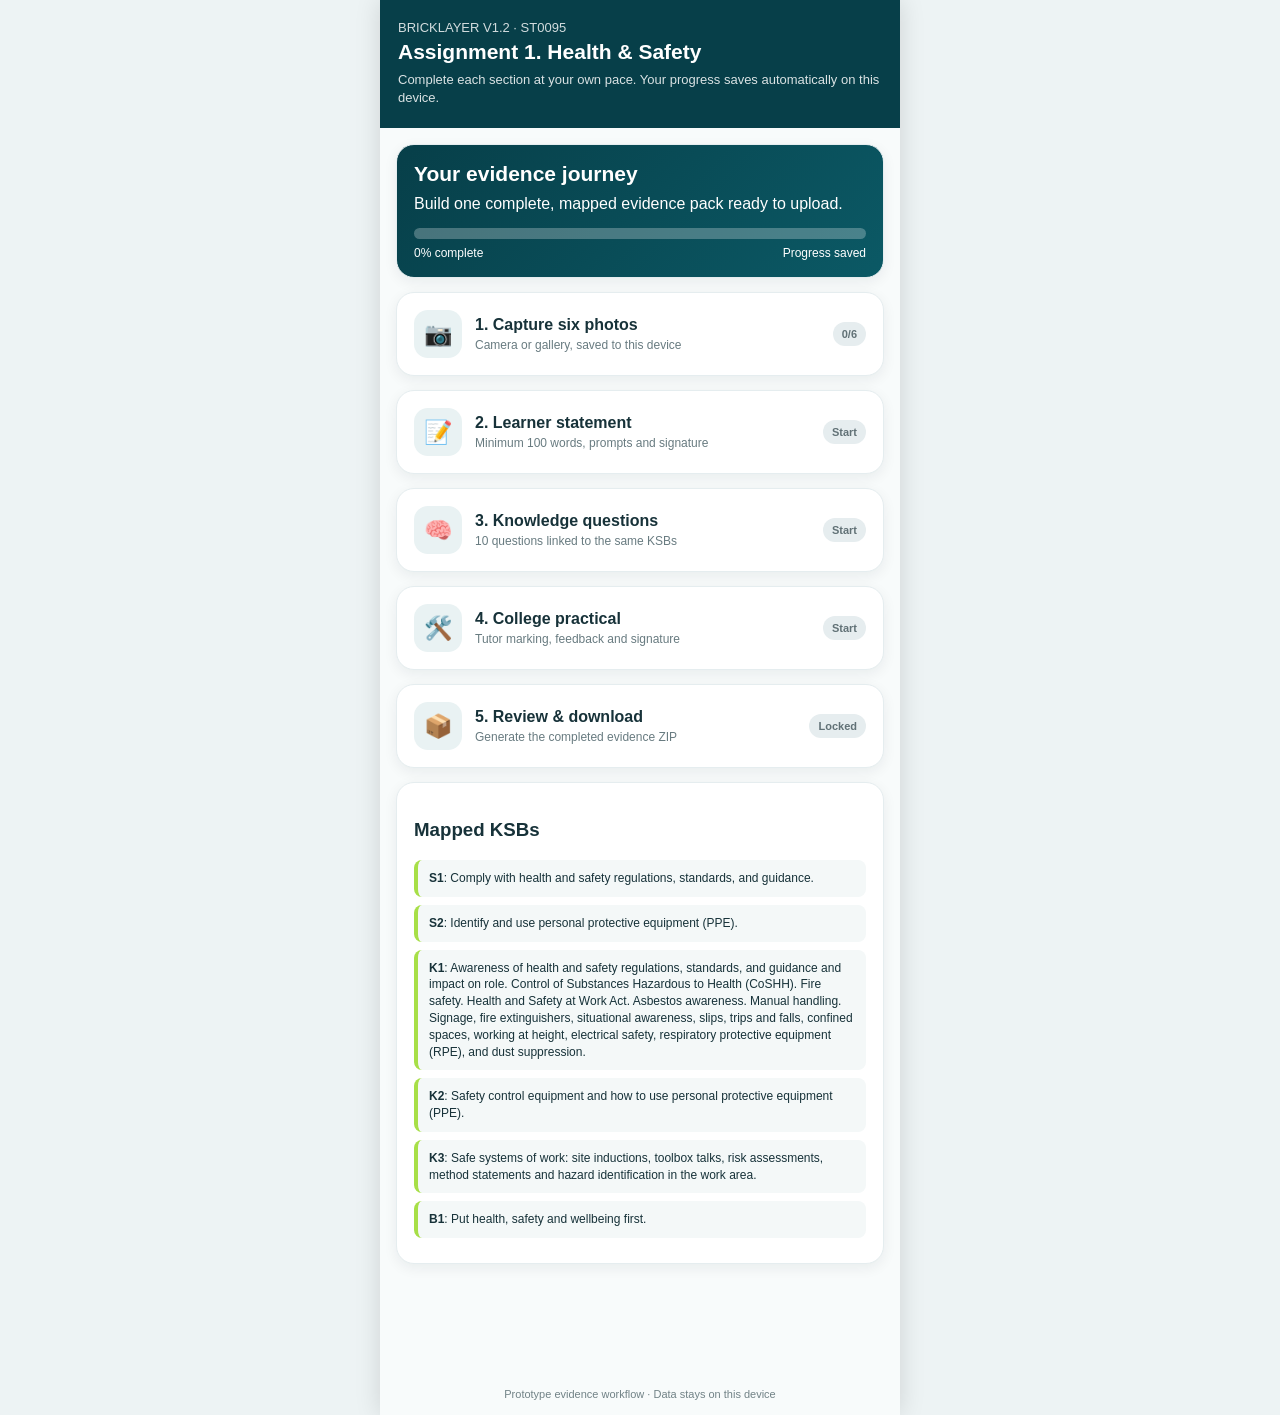
==== index.html @ 49a4271b "Add files via upload" ====
<!doctype html><html><head><meta charset="utf-8"><meta name="viewport" content="width=device-width,initial-scale=1"><title>Assignment 1</title><link rel="stylesheet" href="styles.css"></head>
<body><div class="app"><header><div class="brand">BRICKLAYER V1.2 · ST0095</div><h1 class="title">Assignment 1. Health & Safety</h1><div class="sub">Complete each section at your own pace. Your progress saves automatically on this device.</div></header>
<main>
<div class="card hero"><h2>Your evidence journey</h2><p>Build one complete, mapped evidence pack ready to upload.</p><div class="progress"><span id="bar"></span></div><div class="progress-row"><span id="pct">0% complete</span><span id="saved">Progress saved</span></div></div>
<a class="card section-link" href="photos.html"><div class="icon">📷</div><div><h3>1. Capture six photos</h3><p>Camera or gallery, saved to this device</p></div><span id="sPhotos" class="status">Start</span></a>
<a class="card section-link" href="statement.html"><div class="icon">📝</div><div><h3>2. Learner statement</h3><p>Minimum 100 words, prompts and signature</p></div><span id="sStatement" class="status">Start</span></a>
<a class="card section-link" href="knowledge.html"><div class="icon">🧠</div><div><h3>3. Knowledge questions</h3><p>10 questions linked to the same KSBs</p></div><span id="sQuiz" class="status">Start</span></a>
<a class="card section-link" href="practical.html"><div class="icon">🛠️</div><div><h3>4. College practical</h3><p>Tutor marking, feedback and signature</p></div><span id="sPractical" class="status">Start</span></a>
<a class="card section-link" href="review.html"><div class="icon">📦</div><div><h3>5. Review & download</h3><p>Generate the completed evidence ZIP</p></div><span id="sPack" class="status">Locked</span></a>
<div class="card"><h3>Mapped KSBs</h3><div id="ksbs"></div></div>
</main><footer>Prototype evidence workflow · Data stays on this device</footer></div>
<script src="app.js"></script><script>
(async()=>{ksbs.innerHTML=ksbHtml();const x=await overallStatus();bar.style.width=x.percent+"%";pct.textContent=x.percent+"% complete";
sPhotos.textContent=x.photos+"/6"; if(x.photos===6)sPhotos.classList.add("done");
sStatement.textContent=x.statement?"Done":"Start";if(x.statement)sStatement.classList.add("done");
sQuiz.textContent=x.quizok?"Passed":"Start";if(x.quizok)sQuiz.classList.add("done");
sPractical.textContent=x.prac?"Competent":"Start";if(x.prac)sPractical.classList.add("done");
sPack.textContent=x.done?"Ready":"Locked";if(x.done)sPack.classList.add("done");
})();</script></body></html>
---- styles.css ----
:root{
  --teal:#073f49;--teal2:#0b5965;--lime:#a7df47;--bg:#edf3f4;
  --card:#fff;--text:#173239;--muted:#687b80;--line:#d9e3e5;
  --danger:#c23b3b;--amber:#f4b942;
}
*{box-sizing:border-box}
body{margin:0;background:var(--bg);color:var(--text);font-family:Arial,Helvetica,sans-serif}
.app{max-width:520px;min-height:100vh;margin:auto;background:#f8fbfb;box-shadow:0 0 24px #0002}
header{background:var(--teal);color:#fff;padding:20px 18px 22px;position:sticky;top:0;z-index:5}
.brand{font-size:13px;opacity:.82;margin-bottom:5px}.title{font-size:21px;font-weight:800;margin:0}
.sub{font-size:13px;opacity:.85;margin-top:7px;line-height:1.35}
main{padding:16px 16px 95px}
.card{background:var(--card);border-radius:18px;padding:17px;margin-bottom:14px;box-shadow:0 4px 14px #1231;border:1px solid #e5edef}
.hero{background:linear-gradient(135deg,var(--teal),var(--teal2));color:#fff}
.hero h2{margin:0 0 7px;font-size:21px}.hero p{margin:5px 0;line-height:1.4}
.progress{height:11px;background:#ffffff42;border-radius:20px;overflow:hidden;margin:13px 0 7px}
.progress>span{display:block;height:100%;background:var(--lime);width:0;transition:.3s}
.progress-row{display:flex;justify-content:space-between;font-size:12px}
.section-link{display:flex;gap:13px;align-items:center;text-decoration:none;color:inherit}
.icon{height:48px;width:48px;border-radius:14px;background:#e9f2f3;display:grid;place-items:center;font-size:23px;flex:0 0 auto}
.section-link h3{margin:0 0 4px;font-size:16px}.section-link p{margin:0;font-size:12px;color:var(--muted)}
.status{margin-left:auto;border-radius:99px;padding:6px 9px;font-size:11px;font-weight:800;background:#e6edef;color:#617176;white-space:nowrap}
.status.done{background:#def4bd;color:#315b00}.status.ready{background:#fff0c6;color:#785400}
.button{display:block;width:100%;border:0;border-radius:14px;padding:15px 16px;font-size:16px;font-weight:800;background:var(--teal);color:#fff;text-align:center;text-decoration:none;cursor:pointer}
.button.secondary{background:#e7eff0;color:var(--teal)}.button.lime{background:var(--lime);color:#193800}
.button:disabled{opacity:.45;cursor:not-allowed}
.fixed-actions{position:fixed;left:50%;bottom:0;transform:translateX(-50%);width:min(520px,100%);padding:12px 16px;background:#f8fbfbef;border-top:1px solid var(--line);backdrop-filter:blur(8px);z-index:6}
.back{color:#fff;text-decoration:none;font-size:14px;display:inline-block;margin-bottom:9px}
h2.page{font-size:21px;margin:0 0 7px}.lead{color:var(--muted);line-height:1.45;margin:0 0 15px}
.ksb{border-left:4px solid var(--lime);padding:10px 11px;background:#f4f8f8;border-radius:8px;margin:8px 0;font-size:12px;line-height:1.4}
.photo-grid{display:grid;grid-template-columns:1fr 1fr;gap:12px}
.photo-box{border:2px dashed #bed0d4;border-radius:15px;min-height:165px;background:#f8fbfb;padding:8px;display:flex;flex-direction:column;gap:7px}
.photo-box img{width:100%;height:105px;object-fit:cover;border-radius:10px;background:#e9eff0}
.photo-box label{font-size:12px;font-weight:800}.photo-box input[type=file]{width:100%;font-size:11px}
textarea,input[type=text],input[type=date],input[type=number],select{width:100%;border:1px solid #bfd0d4;border-radius:12px;padding:13px;font-size:15px;background:#fff}
textarea{min-height:220px;resize:vertical;line-height:1.5}
.field{margin:13px 0}.field label{font-size:13px;font-weight:800;display:block;margin-bottom:6px}
.prompt-list{display:flex;flex-wrap:wrap;gap:7px;margin:12px 0}
.prompt{border-radius:20px;background:#e8eef0;padding:7px 10px;font-size:12px;font-weight:800;color:#66777b}
.prompt.hit{background:#daf3b2;color:#315d00}
.counter{font-size:12px;text-align:right;color:var(--muted);margin-top:5px}
.question{font-size:17px;font-weight:800;line-height:1.45;margin-bottom:14px}
.option{display:block;border:1px solid #cbdadd;border-radius:13px;padding:13px;margin:9px 0;background:#fff;cursor:pointer}
.option input{margin-right:8px}.option.correct{background:#e6f7c9;border-color:#91ca3e}.option.wrong{background:#ffe1e1;border-color:#d87373}
.score{text-align:center;font-size:27px;font-weight:900;color:var(--teal)}
.signature{border:1px solid #b9cdd1;border-radius:13px;background:#fff;width:100%;height:160px;touch-action:none}
.signature-actions{display:flex;gap:8px;margin-top:8px}.signature-actions button{flex:1}
.checkrow{display:flex;align-items:flex-start;gap:10px;border-bottom:1px solid #e3ebed;padding:12px 0}
.checkrow input{margin-top:3px;transform:scale(1.2)}
.notice{background:#fff4cf;border:1px solid #efcf64;padding:12px;border-radius:12px;font-size:13px;line-height:1.45}
.success{background:#e5f6c8;border:1px solid #a3cf5d;padding:12px;border-radius:12px;font-size:13px}
.small{font-size:12px;color:var(--muted);line-height:1.45}.hidden{display:none!important}
.review-item{display:flex;justify-content:space-between;padding:12px 0;border-bottom:1px solid #e4ebed;font-size:14px}.review-item strong.ok{color:#4f8500}.review-item strong.no{color:#b12d2d}
footer{text-align:center;color:#718286;font-size:11px;padding:15px}
@media(max-width:360px){.photo-grid{grid-template-columns:1fr}.title{font-size:18px}}
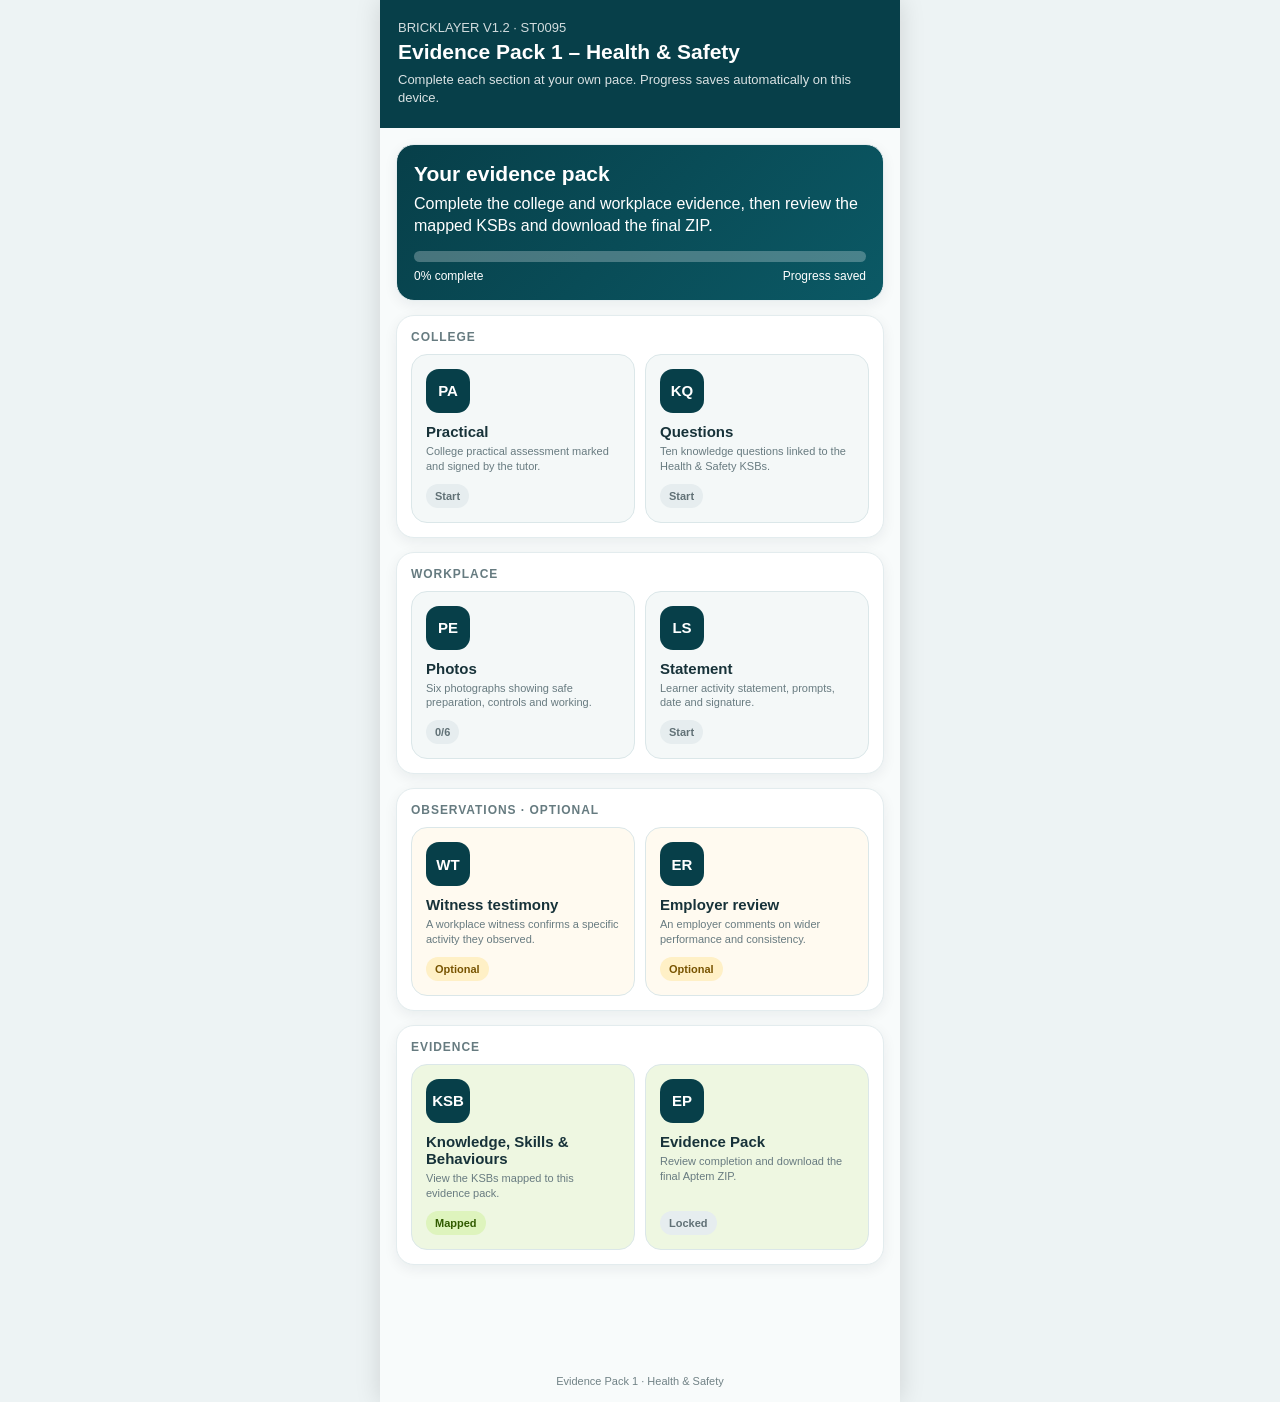
==== commit 58608bf7: "Add files via upload" ====
--- a/index.html
+++ b/index.html
@@ -1,19 +1,49 @@
-<!doctype html><html><head><meta charset="utf-8"><meta name="viewport" content="width=device-width,initial-scale=1"><title>Assignment 1</title><link rel="stylesheet" href="styles.css"></head>
-<body><div class="app"><header><div class="brand">BRICKLAYER V1.2 · ST0095</div><h1 class="title">Assignment 1. Health & Safety</h1><div class="sub">Complete each section at your own pace. Your progress saves automatically on this device.</div></header>
+<!doctype html><html><head><meta charset="utf-8"><meta name="viewport" content="width=device-width,initial-scale=1"><title>Evidence Pack 1</title><link rel="stylesheet" href="styles.css"></head>
+<body><div class="app"><header><div class="brand">BRICKLAYER V1.2 · ST0095</div><h1 class="title">Evidence Pack 1 – Health & Safety</h1><div class="sub">Complete each section at your own pace. Progress saves automatically on this device.</div></header>
 <main>
-<div class="card hero"><h2>Your evidence journey</h2><p>Build one complete, mapped evidence pack ready to upload.</p><div class="progress"><span id="bar"></span></div><div class="progress-row"><span id="pct">0% complete</span><span id="saved">Progress saved</span></div></div>
-<a class="card section-link" href="photos.html"><div class="icon">📷</div><div><h3>1. Capture six photos</h3><p>Camera or gallery, saved to this device</p></div><span id="sPhotos" class="status">Start</span></a>
-<a class="card section-link" href="statement.html"><div class="icon">📝</div><div><h3>2. Learner statement</h3><p>Minimum 100 words, prompts and signature</p></div><span id="sStatement" class="status">Start</span></a>
-<a class="card section-link" href="knowledge.html"><div class="icon">🧠</div><div><h3>3. Knowledge questions</h3><p>10 questions linked to the same KSBs</p></div><span id="sQuiz" class="status">Start</span></a>
-<a class="card section-link" href="practical.html"><div class="icon">🛠️</div><div><h3>4. College practical</h3><p>Tutor marking, feedback and signature</p></div><span id="sPractical" class="status">Start</span></a>
-<a class="card section-link" href="review.html"><div class="icon">📦</div><div><h3>5. Review & download</h3><p>Generate the completed evidence ZIP</p></div><span id="sPack" class="status">Locked</span></a>
-<div class="card"><h3>Mapped KSBs</h3><div id="ksbs"></div></div>
-</main><footer>Prototype evidence workflow · Data stays on this device</footer></div>
+<div class="card hero"><h2>Your evidence pack</h2><p>Complete the college and workplace evidence, then review the mapped KSBs and download the final ZIP.</p><div class="progress"><span id="bar"></span></div><div class="progress-row"><span id="pct">0% complete</span><span>Progress saved</span></div></div>
+
+<div class="grid-groups">
+  <section class="group-card">
+    <h2 class="group-title">College</h2>
+    <div class="evidence-grid">
+      <a class="grid-tile" href="practical.html"><div><div class="tile-code">PA</div><h3>Practical</h3><p>College practical assessment marked and signed by the tutor.</p></div><span id="sPractical" class="status">Start</span></a>
+      <a class="grid-tile" href="knowledge.html"><div><div class="tile-code">KQ</div><h3>Questions</h3><p>Ten knowledge questions linked to the Health & Safety KSBs.</p></div><span id="sQuiz" class="status">Start</span></a>
+    </div>
+  </section>
+
+  <section class="group-card">
+    <h2 class="group-title">Workplace</h2>
+    <div class="evidence-grid">
+      <a class="grid-tile" href="photos.html"><div><div class="tile-code">PE</div><h3>Photos</h3><p>Six photographs showing safe preparation, controls and working.</p></div><span id="sPhotos" class="status">Start</span></a>
+      <a class="grid-tile" href="statement.html"><div><div class="tile-code">LS</div><h3>Statement</h3><p>Learner activity statement, prompts, date and signature.</p></div><span id="sStatement" class="status">Start</span></a>
+    </div>
+  </section>
+
+  <section class="group-card">
+    <h2 class="group-title">Observations · Optional</h2>
+    <div class="evidence-grid">
+      <a class="grid-tile optional" href="witness.html"><div><div class="tile-code">WT</div><h3>Witness testimony</h3><p>A workplace witness confirms a specific activity they observed.</p></div><span id="sWitness" class="status ready">Optional</span></a>
+      <a class="grid-tile optional" href="employer.html"><div><div class="tile-code">ER</div><h3>Employer review</h3><p>An employer comments on wider performance and consistency.</p></div><span id="sEmployer" class="status ready">Optional</span></a>
+    </div>
+  </section>
+
+  <section class="group-card">
+    <h2 class="group-title">Evidence</h2>
+    <div class="evidence-grid">
+      <a class="grid-tile evidence" href="ksbs.html"><div><div class="tile-code">KSB</div><h3>Knowledge, Skills & Behaviours</h3><p>View the KSBs mapped to this evidence pack.</p></div><span class="status done">Mapped</span></a>
+      <a class="grid-tile evidence" href="review.html"><div><div class="tile-code">EP</div><h3>Evidence Pack</h3><p>Review completion and download the final Aptem ZIP.</p></div><span id="sPack" class="status">Locked</span></a>
+    </div>
+  </section>
+</div>
+</main><footer>Evidence Pack 1 · Health & Safety</footer></div>
 <script src="app.js"></script><script>
-(async()=>{ksbs.innerHTML=ksbHtml();const x=await overallStatus();bar.style.width=x.percent+"%";pct.textContent=x.percent+"% complete";
+(async()=>{const x=await overallStatus();bar.style.width=x.percent+"%";pct.textContent=x.percent+"% complete";
 sPhotos.textContent=x.photos+"/6"; if(x.photos===6)sPhotos.classList.add("done");
 sStatement.textContent=x.statement?"Done":"Start";if(x.statement)sStatement.classList.add("done");
 sQuiz.textContent=x.quizok?"Passed":"Start";if(x.quizok)sQuiz.classList.add("done");
 sPractical.textContent=x.prac?"Competent":"Start";if(x.prac)sPractical.classList.add("done");
 sPack.textContent=x.done?"Ready":"Locked";if(x.done)sPack.classList.add("done");
+const wt=JSON.parse(localStorage.getItem("brick_witness_v1")||"{}"); if(wt.completed){sWitness.textContent="Added";sWitness.classList.add("done")}
+const er=JSON.parse(localStorage.getItem("brick_employer_v1")||"{}"); if(er.completed){sEmployer.textContent="Added";sEmployer.classList.add("done")}
 })();</script></body></html>
--- a/styles.css
+++ b/styles.css
@@ -53,3 +53,18 @@
 .review-item{display:flex;justify-content:space-between;padding:12px 0;border-bottom:1px solid #e4ebed;font-size:14px}.review-item strong.ok{color:#4f8500}.review-item strong.no{color:#b12d2d}
 footer{text-align:center;color:#718286;font-size:11px;padding:15px}
 @media(max-width:360px){.photo-grid{grid-template-columns:1fr}.title{font-size:18px}}
+
+
+.grid-groups{display:grid;gap:14px}
+.group-card{background:#fff;border:1px solid #e3ecee;border-radius:18px;padding:14px;box-shadow:0 4px 14px #1231}
+.group-title{font-size:12px;font-weight:900;letter-spacing:.08em;text-transform:uppercase;color:#667b80;margin:0 0 10px}
+.evidence-grid{display:grid;grid-template-columns:1fr 1fr;gap:10px}
+.grid-tile{min-height:128px;border-radius:16px;padding:14px;text-decoration:none;color:inherit;display:flex;flex-direction:column;justify-content:space-between;background:#f4f8f8;border:1px solid #dbe7e9;transition:.15s}
+.grid-tile:active{transform:scale(.98)}
+.tile-code{width:44px;height:44px;border-radius:13px;background:var(--teal);color:#fff;display:grid;place-items:center;font-weight:900;font-size:15px}
+.grid-tile h3{font-size:15px;margin:10px 0 4px}
+.grid-tile p{font-size:11px;color:var(--muted);margin:0;line-height:1.35}
+.grid-tile .status{align-self:flex-start;margin:10px 0 0}
+.grid-tile.optional{background:#fffaf0}
+.grid-tile.evidence{background:#eef7e1}
+@media(max-width:360px){.grid-tile{min-height:116px;padding:12px}.tile-code{width:40px;height:40px}}
